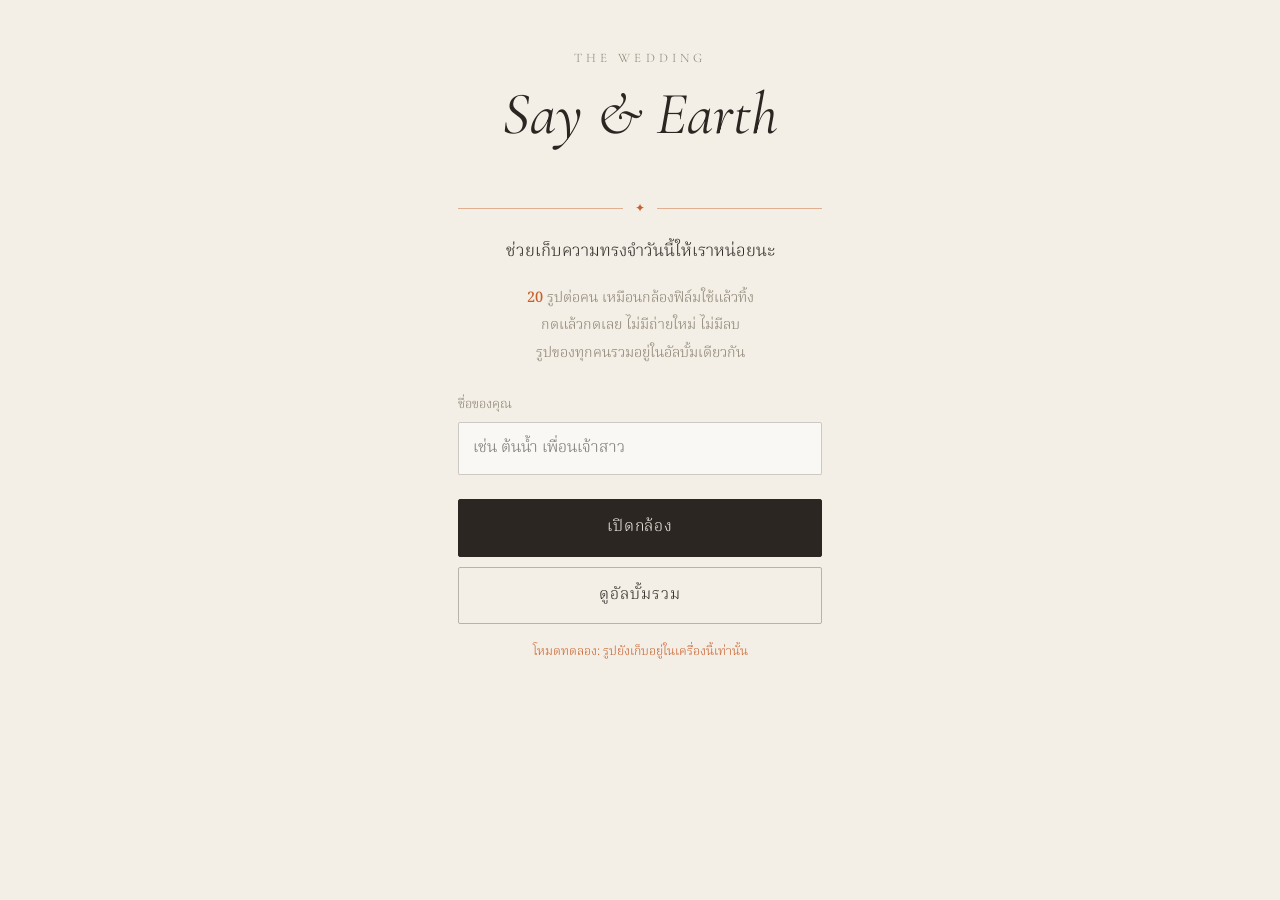
==== index.html @ 8ed73bfb "Add wedding film camera web app Guest camera with per-guest shot limit, shared gallery, couple admin" ====
<!doctype html>
<html lang="th">
<head>
  <meta charset="utf-8">
  <meta name="viewport" content="width=device-width, initial-scale=1, viewport-fit=cover, user-scalable=no">
  <meta name="theme-color" content="#f4efe6">
  <title>Film Camera</title>
  <link rel="preconnect" href="https://fonts.googleapis.com">
  <link rel="preconnect" href="https://fonts.gstatic.com" crossorigin>
  <link href="https://fonts.googleapis.com/css2?family=Cormorant+Garamond:ital,wght@0,400;0,500;1,400&family=Noto+Serif+Thai:wght@300;400;500&display=swap" rel="stylesheet">
  <link rel="stylesheet" href="css/style.css">
</head>
<body>
  <!-- หน้าแรก -->
  <section id="v-welcome" class="view">
    <div class="welcome">
      <p class="eyebrow" id="w-title"></p>
      <h1 class="names" id="w-names"></h1>
      <p class="date" id="w-date"></p>
      <div class="rule"><span>✦</span></div>
      <p class="lead" id="w-lead"></p>
      <ul class="rules">
        <li><b id="w-max">20</b> รูปต่อคน เหมือนกล้องฟิล์มใช้แล้วทิ้ง</li>
        <li>กดแล้วกดเลย ไม่มีถ่ายใหม่ ไม่มีลบ</li>
        <li id="w-reveal">รูปของทุกคนรวมอยู่ในอัลบั้มเดียวกัน</li>
      </ul>
      <label class="field">
        <span>ชื่อของคุณ</span>
        <input id="w-name" type="text" maxlength="40" placeholder="เช่น ต้นน้ำ เพื่อนเจ้าสาว" autocomplete="nickname">
      </label>
      <button id="w-start" class="btn primary">เปิดกล้อง</button>
      <button id="w-gallery" class="btn ghost">ดูอัลบั้มรวม</button>
      <p class="demo-note" id="demo-note" hidden>โหมดทดลอง: รูปยังเก็บอยู่ในเครื่องนี้เท่านั้น</p>
    </div>
  </section>

  <!-- กล้อง -->
  <section id="v-camera" class="view" hidden>
    <div class="cam">
      <header class="cam-top">
        <button id="c-back" class="icon-btn" aria-label="กลับ">‹</button>
        <div class="counter" aria-live="polite">
          <span class="counter-label">ฟิล์มเหลือ</span>
          <span class="counter-num" id="c-left">20</span>
        </div>
        <button id="c-flip" class="icon-btn" aria-label="สลับกล้อง">⟲</button>
      </header>

      <div class="finder">
        <video id="c-video" playsinline muted autoplay></video>
        <div class="finder-marks"><i></i><i></i><i></i><i></i></div>
        <div class="flash" id="c-flash"></div>
        <div class="finder-msg" id="c-msg" hidden></div>
        <img id="c-last" class="last-shot" alt="" hidden>
      </div>

      <footer class="cam-bottom">
        <button id="c-gallery" class="side-btn">อัลบั้ม</button>
        <button id="c-shutter" class="shutter" aria-label="ถ่ายรูป"><span></span></button>
        <div class="side-btn status" id="c-status"></div>
      </footer>
      <input id="c-file" type="file" accept="image/*" capture="environment" hidden>
    </div>
  </section>

  <!-- อัลบั้ม -->
  <section id="v-gallery" class="view" hidden>
    <header class="g-top">
      <button id="g-back" class="icon-btn dark" aria-label="กลับ">‹</button>
      <h2 class="g-title" id="g-title"></h2>
      <button id="g-cam" class="pill">กล้อง</button>
    </header>
    <nav class="tabs">
      <button class="tab on" data-tab="all">ทุกคน</button>
      <button class="tab" data-tab="mine">ของฉัน</button>
    </nav>
    <div id="g-empty" class="g-empty" hidden></div>
    <div id="g-grid" class="grid"></div>
    <button id="g-more" class="btn ghost more" hidden>ดูเพิ่ม</button>
  </section>

  <!-- ดูรูปใหญ่ -->
  <div id="lightbox" class="lightbox" hidden>
    <button id="lb-close" class="icon-btn" aria-label="ปิด">✕</button>
    <div class="print"><img id="lb-img" alt=""><p id="lb-cap"></p></div>
    <button id="lb-save" class="btn primary small">บันทึกรูป</button>
  </div>

  <script src="vendor/supabase.js"></script>
  <script type="module" src="js/app.js"></script>
</body>
</html>
---- css/style.css ----
:root {
  --paper: #f4efe6;
  --ink: #2b2622;
  --accent: #c8602a;
  --soft: #8a8172;
  --body: #1d1a17;
  --serif: "Cormorant Garamond", "Noto Serif Thai", Georgia, serif;
  --thai: "Noto Serif Thai", "Cormorant Garamond", Georgia, serif;
}
* { box-sizing: border-box; -webkit-tap-highlight-color: transparent; }
html, body { margin: 0; height: 100%; }
body {
  background: var(--paper); color: var(--ink);
  font-family: var(--thai); font-weight: 300; line-height: 1.6;
  overscroll-behavior: none;
}
[hidden] { display: none !important; }
button { font: inherit; color: inherit; cursor: pointer; }
.view { min-height: 100dvh; }

/* ---------- หน้าแรก ---------- */
.welcome {
  max-width: 420px; margin: 0 auto; min-height: 100dvh;
  padding: max(48px, env(safe-area-inset-top)) 28px 40px;
  display: flex; flex-direction: column; align-items: center; text-align: center;
}
.eyebrow { font-family: var(--serif); letter-spacing: .32em; text-transform: uppercase; font-size: 13px; color: var(--soft); margin: 0 0 14px; }
.names { font-family: var(--serif); font-weight: 400; font-style: italic; font-size: clamp(44px, 14vw, 60px); line-height: 1.05; margin: 0; }
.date { font-family: var(--serif); letter-spacing: .18em; font-size: 15px; color: var(--soft); margin: 12px 0 0; min-height: 1em; }
.rule { width: 100%; display: flex; align-items: center; gap: 12px; color: var(--accent); margin: 26px 0 20px; font-size: 12px; }
.rule::before, .rule::after { content: ""; flex: 1; height: 1px; background: currentColor; opacity: .45; }
.lead { font-size: 17px; margin: 0 0 18px; }
.rules { list-style: none; padding: 0; margin: 0 0 26px; font-size: 14.5px; color: var(--soft); }
.rules li { margin: 4px 0; }
.rules b { color: var(--accent); font-weight: 500; }
.field { width: 100%; text-align: left; display: block; margin-bottom: 14px; }
.field span { font-size: 13px; color: var(--soft); display: block; margin-bottom: 6px; }
.field input {
  width: 100%; font: inherit; font-size: 16px; padding: 13px 14px; color: var(--ink);
  background: rgba(255,255,255,.55); border: 1px solid rgba(43,38,34,.22); border-radius: 2px; outline: none;
}
.field input:focus { border-color: var(--accent); }
.btn { width: 100%; padding: 15px; border-radius: 2px; border: 1px solid var(--ink); background: transparent; font-size: 16px; letter-spacing: .06em; margin-top: 10px; }
.btn.primary { background: var(--ink); color: var(--paper); }
.btn.primary:active { background: var(--accent); border-color: var(--accent); }
.btn.ghost { border-color: rgba(43,38,34,.3); }
.btn.small { width: auto; padding: 11px 28px; }
.demo-note { font-size: 12.5px; color: var(--accent); margin-top: 18px; }

/* ---------- กล้อง ---------- */
#v-camera { background: var(--body); color: #eee6d8; }
.cam { height: 100dvh; display: flex; flex-direction: column; max-width: 520px; margin: 0 auto; padding: env(safe-area-inset-top) 0 env(safe-area-inset-bottom); }
.cam-top, .cam-bottom { display: flex; align-items: center; justify-content: space-between; padding: 12px 18px; flex: none; }
.icon-btn { width: 44px; height: 44px; border-radius: 50%; border: 1px solid rgba(255,255,255,.22); background: transparent; color: inherit; font-size: 22px; line-height: 1; }
.icon-btn.dark { border-color: rgba(43,38,34,.25); }
.counter { display: flex; align-items: center; gap: 10px; background: #0d0c0b; border: 1px solid #3a342e; border-radius: 6px; padding: 5px 12px; box-shadow: inset 0 2px 6px #000; }
.counter-label { font-size: 11px; letter-spacing: .1em; color: #a89c8a; }
.counter-num { font-family: "Courier New", ui-monospace, monospace; font-weight: 700; font-size: 24px; color: #ffa23a; text-shadow: 0 0 8px rgba(255,120,20,.7); min-width: 1.4em; text-align: center; }
.finder { position: relative; flex: 1; min-height: 0; margin: 0 14px; border-radius: 14px; overflow: hidden; background: #000; }
.finder video { width: 100%; height: 100%; object-fit: cover; filter: sepia(.22) saturate(.9) contrast(1.06) brightness(1.03); }
.finder video.mirror { transform: scaleX(-1); }
.finder-marks i { position: absolute; width: 22px; height: 22px; border: 1.5px solid rgba(255,255,255,.75); }
.finder-marks i:nth-child(1) { top: 16px; left: 16px; border-right: 0; border-bottom: 0; }
.finder-marks i:nth-child(2) { top: 16px; right: 16px; border-left: 0; border-bottom: 0; }
.finder-marks i:nth-child(3) { bottom: 16px; left: 16px; border-right: 0; border-top: 0; }
.finder-marks i:nth-child(4) { bottom: 16px; right: 16px; border-left: 0; border-top: 0; }
.flash { position: absolute; inset: 0; background: #fff; opacity: 0; pointer-events: none; }
.flash.go { animation: flash .45s ease-out; }
@keyframes flash { 0% { opacity: .95; } 100% { opacity: 0; } }
.finder-msg { position: absolute; inset: 0; display: flex; flex-direction: column; align-items: center; justify-content: center; gap: 14px; text-align: center; padding: 30px; background: rgba(10,8,6,.82); font-size: 15.5px; }
.finder-msg .btn { width: auto; padding: 12px 26px; border-color: #eee6d8; color: #eee6d8; }
.last-shot { position: absolute; left: 16px; bottom: 16px; width: 62px; aspect-ratio: 3/4; object-fit: cover; border: 3px solid #f6f1e7; border-radius: 2px; box-shadow: 0 4px 14px rgba(0,0,0,.5); transform: rotate(-4deg); }
.last-shot.pop { animation: pop .5s cubic-bezier(.2,1.4,.4,1); }
@keyframes pop { 0% { transform: translateY(40px) rotate(8deg) scale(.5); opacity: 0; } 100% { transform: rotate(-4deg); opacity: 1; } }
.cam-bottom { padding: 18px 22px 22px; }
.side-btn { width: 84px; background: none; border: 0; color: #cfc5b4; font-size: 14px; text-align: center; padding: 10px 0; }
.side-btn.status { font-size: 11.5px; color: #a89c8a; line-height: 1.35; }
.shutter { width: 78px; height: 78px; border-radius: 50%; border: 3px solid #eee6d8; background: transparent; padding: 5px; }
.shutter span { display: block; width: 100%; height: 100%; border-radius: 50%; background: var(--accent); transition: transform .1s; }
.shutter:active span { transform: scale(.86); }
.shutter:disabled { opacity: .35; }

/* ---------- อัลบั้ม ---------- */
.g-top { display: flex; align-items: center; justify-content: space-between; padding: max(14px, env(safe-area-inset-top)) 16px 6px; max-width: 900px; margin: 0 auto; }
.g-title { font-family: var(--serif); font-style: italic; font-weight: 400; font-size: 26px; margin: 0; }
.pill { border: 1px solid var(--ink); background: var(--ink); color: var(--paper); border-radius: 22px; padding: 8px 16px; font-size: 14px; }
.tabs { display: flex; justify-content: center; gap: 28px; border-bottom: 1px solid rgba(43,38,34,.14); margin-bottom: 14px; }
.tab { background: none; border: 0; padding: 10px 4px; color: var(--soft); border-bottom: 2px solid transparent; font-size: 15px; }
.tab.on { color: var(--ink); border-color: var(--accent); }
.grid { display: grid; grid-template-columns: repeat(3, 1fr); gap: 4px; padding: 0 4px 30px; max-width: 900px; margin: 0 auto; }
@media (min-width: 700px) { .grid { grid-template-columns: repeat(5, 1fr); } }
.cell { position: relative; aspect-ratio: 3/4; background: #e6dfd2; border: 0; padding: 0; overflow: hidden; }
.cell img { width: 100%; height: 100%; object-fit: cover; display: block; }
.cell .wait { position: absolute; right: 5px; top: 5px; font-size: 10.5px; background: rgba(0,0,0,.6); color: #fff; padding: 1px 7px; border-radius: 10px; }
.cell.is-hidden img { opacity: .3; }
.g-empty { text-align: center; color: var(--soft); padding: 60px 30px; font-size: 15.5px; white-space: pre-line; }
.more { display: block; width: auto; margin: 0 auto 40px; padding: 11px 30px; }

.lightbox { position: fixed; inset: 0; z-index: 10; background: rgba(20,17,14,.95); display: flex; flex-direction: column; align-items: center; justify-content: center; gap: 18px; padding: 20px; color: #eee6d8; }
.lightbox .icon-btn { position: absolute; top: max(14px, env(safe-area-inset-top)); right: 14px; font-size: 16px; }
.print { background: #f8f4ec; padding: 10px 10px 6px; box-shadow: 0 10px 40px rgba(0,0,0,.6); max-width: min(100%, 60dvh); }
.print img { display: block; width: 100%; aspect-ratio: 3/4; object-fit: cover; background: #ddd; }
.print p { margin: 6px 0 2px; text-align: center; color: #2b2622; font-family: var(--thai); font-size: 13.5px; min-height: 1.4em; }
.lightbox .btn.primary { background: #eee6d8; color: #1d1a17; border-color: #eee6d8; }

/* ---------- หน้าบ่าวสาว ---------- */
.admin { max-width: 900px; margin: 0 auto; padding: 30px 18px 60px; }
.admin h1 { font-family: var(--serif); font-style: italic; font-weight: 400; font-size: 34px; margin: 0 0 4px; text-align: center; }
.admin .sub { text-align: center; color: var(--soft); margin: 0 0 24px; }
.card { background: rgba(255,255,255,.5); border: 1px solid rgba(43,38,34,.14); padding: 20px; margin-bottom: 18px; }
.card h2 { font-family: var(--thai); font-weight: 500; font-size: 17px; margin: 0 0 12px; }
.stats { display: flex; gap: 28px; margin-bottom: 6px; }
.stats b { font-family: var(--serif); font-size: 36px; font-weight: 500; display: block; line-height: 1; }
.stats span { font-size: 13px; color: var(--soft); }
.row { display: flex; gap: 10px; flex-wrap: wrap; align-items: center; }
.row .btn { width: auto; padding: 12px 22px; margin-top: 0; }
.hint { font-size: 13px; color: var(--soft); margin: 10px 0 0; }
.qr-card { background: #fff; padding: 26px 22px; text-align: center; max-width: 320px; margin: 14px auto 0; border: 1px solid rgba(43,38,34,.14); }
.qr-card canvas { width: 100%; height: auto; display: block; }
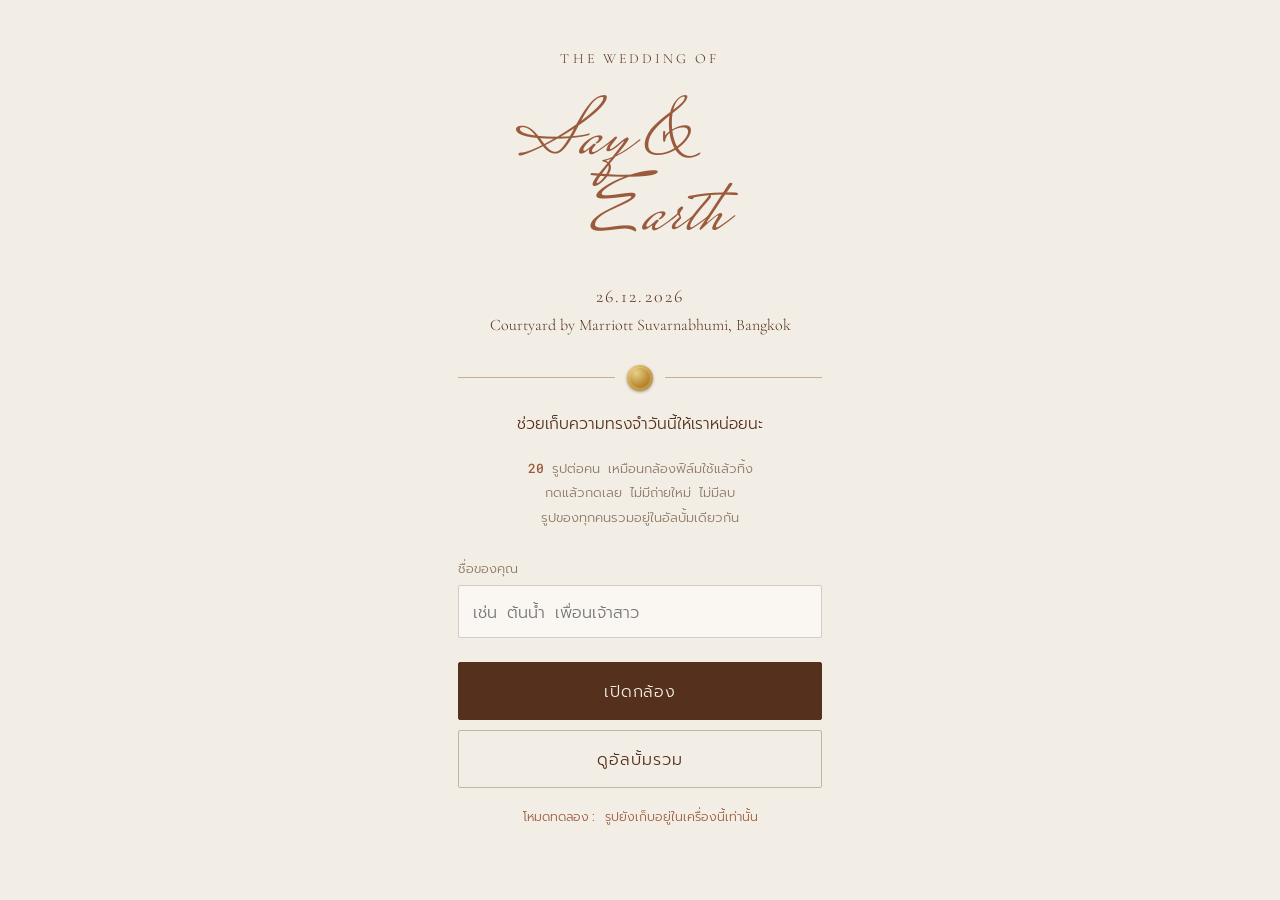
==== commit d0f8c44a: "Match the couple's wedding site style Cream and brown palette, script names, serif and mono type, go" ====
--- a/index.html
+++ b/index.html
@@ -3,11 +3,11 @@
 <head>
   <meta charset="utf-8">
   <meta name="viewport" content="width=device-width, initial-scale=1, viewport-fit=cover, user-scalable=no">
-  <meta name="theme-color" content="#f4efe6">
+  <meta name="theme-color" content="#f3eee5">
   <title>Film Camera</title>
   <link rel="preconnect" href="https://fonts.googleapis.com">
   <link rel="preconnect" href="https://fonts.gstatic.com" crossorigin>
-  <link href="https://fonts.googleapis.com/css2?family=Cormorant+Garamond:ital,wght@0,400;0,500;1,400&family=Noto+Serif+Thai:wght@300;400;500&display=swap" rel="stylesheet">
+  <link href="https://fonts.googleapis.com/css2?family=Cormorant+Garamond:ital,wght@0,400;0,500;1,400&family=Mrs+Saint+Delafield&family=Prompt:wght@300;400&family=Roboto+Mono:wght@300;400&display=swap" rel="stylesheet">
   <link rel="stylesheet" href="css/style.css">
 </head>
 <body>
@@ -17,7 +17,8 @@
       <p class="eyebrow" id="w-title"></p>
       <h1 class="names" id="w-names"></h1>
       <p class="date" id="w-date"></p>
-      <div class="rule"><span>✦</span></div>
+      <p class="venue" id="w-venue"></p>
+      <div class="rule"><span class="seal"></span></div>
       <p class="lead" id="w-lead"></p>
       <ul class="rules">
         <li><b id="w-max">20</b> รูปต่อคน เหมือนกล้องฟิล์มใช้แล้วทิ้ง</li>
--- a/css/style.css
+++ b/css/style.css
@@ -1,11 +1,13 @@
 :root {
-  --paper: #f4efe6;
-  --ink: #2b2622;
-  --accent: #c8602a;
-  --soft: #8a8172;
-  --body: #1d1a17;
-  --serif: "Cormorant Garamond", "Noto Serif Thai", Georgia, serif;
-  --thai: "Noto Serif Thai", "Cormorant Garamond", Georgia, serif;
+  --paper: #f3eee5;
+  --ink: #55301c;
+  --accent: #9a5b3d;
+  --soft: #8c7663;
+  --body: #2a231e;
+  --serif: "Cormorant Garamond", "Prompt", Georgia, serif;
+  --script: "Mrs Saint Delafield", "Cormorant Garamond", cursive;
+  --thai: "Roboto Mono", "Prompt", ui-monospace, monospace;
+  --gold: radial-gradient(circle at 35% 30%, #e9cf8a, #b8892f 55%, #8a6420);
 }
 * { box-sizing: border-box; -webkit-tap-highlight-color: transparent; }
 html, body { margin: 0; height: 100%; }
@@ -24,35 +26,38 @@
   padding: max(48px, env(safe-area-inset-top)) 28px 40px;
   display: flex; flex-direction: column; align-items: center; text-align: center;
 }
-.eyebrow { font-family: var(--serif); letter-spacing: .32em; text-transform: uppercase; font-size: 13px; color: var(--soft); margin: 0 0 14px; }
-.names { font-family: var(--serif); font-weight: 400; font-style: italic; font-size: clamp(44px, 14vw, 60px); line-height: 1.05; margin: 0; }
-.date { font-family: var(--serif); letter-spacing: .18em; font-size: 15px; color: var(--soft); margin: 12px 0 0; min-height: 1em; }
+.eyebrow { font-family: var(--serif); letter-spacing: .22em; text-transform: uppercase; font-size: 14px; margin: 0; }
+.names { font-family: var(--script); font-weight: 400; color: var(--accent); font-size: clamp(58px, 19vw, 80px); line-height: .95; margin: 34px 0 10px; text-align: left; align-self: center; padding-right: .5em; }
+.names .l2 { display: block; margin-left: .9em; }
+.venue { font-family: var(--serif); font-size: 16px; margin: 2px 0 0; }
+.seal { width: 26px; height: 26px; border-radius: 50%; background: var(--gold); box-shadow: 0 1px 3px rgba(60,35,10,.45), inset 0 0 0 3px rgba(255,235,170,.25); }
+.date { font-family: var(--serif); letter-spacing: .12em; font-size: 18px; margin: 16px 0 0; }
 .rule { width: 100%; display: flex; align-items: center; gap: 12px; color: var(--accent); margin: 26px 0 20px; font-size: 12px; }
 .rule::before, .rule::after { content: ""; flex: 1; height: 1px; background: currentColor; opacity: .45; }
-.lead { font-size: 17px; margin: 0 0 18px; }
-.rules { list-style: none; padding: 0; margin: 0 0 26px; font-size: 14.5px; color: var(--soft); }
+.lead { font-size: 15.5px; margin: 0 0 18px; }
+.rules { list-style: none; padding: 0; margin: 0 0 26px; font-size: 13px; color: var(--soft); }
 .rules li { margin: 4px 0; }
 .rules b { color: var(--accent); font-weight: 500; }
 .field { width: 100%; text-align: left; display: block; margin-bottom: 14px; }
 .field span { font-size: 13px; color: var(--soft); display: block; margin-bottom: 6px; }
 .field input {
   width: 100%; font: inherit; font-size: 16px; padding: 13px 14px; color: var(--ink);
-  background: rgba(255,255,255,.55); border: 1px solid rgba(43,38,34,.22); border-radius: 2px; outline: none;
+  background: rgba(255,255,255,.55); border: 1px solid rgba(85,48,28,.22); border-radius: 2px; outline: none;
 }
 .field input:focus { border-color: var(--accent); }
 .btn { width: 100%; padding: 15px; border-radius: 2px; border: 1px solid var(--ink); background: transparent; font-size: 16px; letter-spacing: .06em; margin-top: 10px; }
 .btn.primary { background: var(--ink); color: var(--paper); }
 .btn.primary:active { background: var(--accent); border-color: var(--accent); }
-.btn.ghost { border-color: rgba(43,38,34,.3); }
+.btn.ghost { border-color: rgba(85,48,28,.3); }
 .btn.small { width: auto; padding: 11px 28px; }
 .demo-note { font-size: 12.5px; color: var(--accent); margin-top: 18px; }
 
 /* ---------- กล้อง ---------- */
-#v-camera { background: var(--body); color: #eee6d8; }
+#v-camera { background: radial-gradient(120% 80% at 50% 0%, #4a4037, var(--body) 70%); color: #eee6d8; }
 .cam { height: 100dvh; display: flex; flex-direction: column; max-width: 520px; margin: 0 auto; padding: env(safe-area-inset-top) 0 env(safe-area-inset-bottom); }
 .cam-top, .cam-bottom { display: flex; align-items: center; justify-content: space-between; padding: 12px 18px; flex: none; }
 .icon-btn { width: 44px; height: 44px; border-radius: 50%; border: 1px solid rgba(255,255,255,.22); background: transparent; color: inherit; font-size: 22px; line-height: 1; }
-.icon-btn.dark { border-color: rgba(43,38,34,.25); }
+.icon-btn.dark { border-color: rgba(85,48,28,.25); }
 .counter { display: flex; align-items: center; gap: 10px; background: #0d0c0b; border: 1px solid #3a342e; border-radius: 6px; padding: 5px 12px; box-shadow: inset 0 2px 6px #000; }
 .counter-label { font-size: 11px; letter-spacing: .1em; color: #a89c8a; }
 .counter-num { font-family: "Courier New", ui-monospace, monospace; font-weight: 700; font-size: 24px; color: #ffa23a; text-shadow: 0 0 8px rgba(255,120,20,.7); min-width: 1.4em; text-align: center; }
@@ -76,15 +81,15 @@
 .side-btn { width: 84px; background: none; border: 0; color: #cfc5b4; font-size: 14px; text-align: center; padding: 10px 0; }
 .side-btn.status { font-size: 11.5px; color: #a89c8a; line-height: 1.35; }
 .shutter { width: 78px; height: 78px; border-radius: 50%; border: 3px solid #eee6d8; background: transparent; padding: 5px; }
-.shutter span { display: block; width: 100%; height: 100%; border-radius: 50%; background: var(--accent); transition: transform .1s; }
+.shutter span { display: block; width: 100%; height: 100%; border-radius: 50%; background: var(--gold); box-shadow: inset 0 0 0 4px rgba(255,235,170,.22), inset 0 -6px 10px rgba(80,50,10,.35); transition: transform .1s; }
 .shutter:active span { transform: scale(.86); }
 .shutter:disabled { opacity: .35; }
 
 /* ---------- อัลบั้ม ---------- */
 .g-top { display: flex; align-items: center; justify-content: space-between; padding: max(14px, env(safe-area-inset-top)) 16px 6px; max-width: 900px; margin: 0 auto; }
-.g-title { font-family: var(--serif); font-style: italic; font-weight: 400; font-size: 26px; margin: 0; }
+.g-title { font-family: var(--script); font-weight: 400; font-size: 44px; line-height: 1; color: var(--accent); margin: 0; }
 .pill { border: 1px solid var(--ink); background: var(--ink); color: var(--paper); border-radius: 22px; padding: 8px 16px; font-size: 14px; }
-.tabs { display: flex; justify-content: center; gap: 28px; border-bottom: 1px solid rgba(43,38,34,.14); margin-bottom: 14px; }
+.tabs { display: flex; justify-content: center; gap: 28px; border-bottom: 1px solid rgba(85,48,28,.14); margin-bottom: 14px; }
 .tab { background: none; border: 0; padding: 10px 4px; color: var(--soft); border-bottom: 2px solid transparent; font-size: 15px; }
 .tab.on { color: var(--ink); border-color: var(--accent); }
 .grid { display: grid; grid-template-columns: repeat(3, 1fr); gap: 4px; padding: 0 4px 30px; max-width: 900px; margin: 0 auto; }
@@ -100,20 +105,20 @@
 .lightbox .icon-btn { position: absolute; top: max(14px, env(safe-area-inset-top)); right: 14px; font-size: 16px; }
 .print { background: #f8f4ec; padding: 10px 10px 6px; box-shadow: 0 10px 40px rgba(0,0,0,.6); max-width: min(100%, 60dvh); }
 .print img { display: block; width: 100%; aspect-ratio: 3/4; object-fit: cover; background: #ddd; }
-.print p { margin: 6px 0 2px; text-align: center; color: #2b2622; font-family: var(--thai); font-size: 13.5px; min-height: 1.4em; }
+.print p { margin: 6px 0 2px; text-align: center; color: #55301c; font-family: var(--thai); font-size: 13.5px; min-height: 1.4em; }
 .lightbox .btn.primary { background: #eee6d8; color: #1d1a17; border-color: #eee6d8; }
 
 /* ---------- หน้าบ่าวสาว ---------- */
 .admin { max-width: 900px; margin: 0 auto; padding: 30px 18px 60px; }
-.admin h1 { font-family: var(--serif); font-style: italic; font-weight: 400; font-size: 34px; margin: 0 0 4px; text-align: center; }
+.admin h1 { font-family: var(--script); font-weight: 400; font-size: 64px; line-height: 1; color: var(--accent); margin: 0 0 4px; text-align: center; }
 .admin .sub { text-align: center; color: var(--soft); margin: 0 0 24px; }
-.card { background: rgba(255,255,255,.5); border: 1px solid rgba(43,38,34,.14); padding: 20px; margin-bottom: 18px; }
-.card h2 { font-family: var(--thai); font-weight: 500; font-size: 17px; margin: 0 0 12px; }
+.card { background: rgba(255,255,255,.5); border: 1px solid rgba(85,48,28,.14); padding: 20px; margin-bottom: 18px; }
+.card h2 { font-family: var(--serif), var(--thai); font-weight: 500; font-size: 17px; margin: 0 0 12px; }
 .stats { display: flex; gap: 28px; margin-bottom: 6px; }
 .stats b { font-family: var(--serif); font-size: 36px; font-weight: 500; display: block; line-height: 1; }
 .stats span { font-size: 13px; color: var(--soft); }
 .row { display: flex; gap: 10px; flex-wrap: wrap; align-items: center; }
 .row .btn { width: auto; padding: 12px 22px; margin-top: 0; }
 .hint { font-size: 13px; color: var(--soft); margin: 10px 0 0; }
-.qr-card { background: #fff; padding: 26px 22px; text-align: center; max-width: 320px; margin: 14px auto 0; border: 1px solid rgba(43,38,34,.14); }
+.qr-card { background: #fff; padding: 26px 22px; text-align: center; max-width: 320px; margin: 14px auto 0; border: 1px solid rgba(85,48,28,.14); }
 .qr-card canvas { width: 100%; height: auto; display: block; }
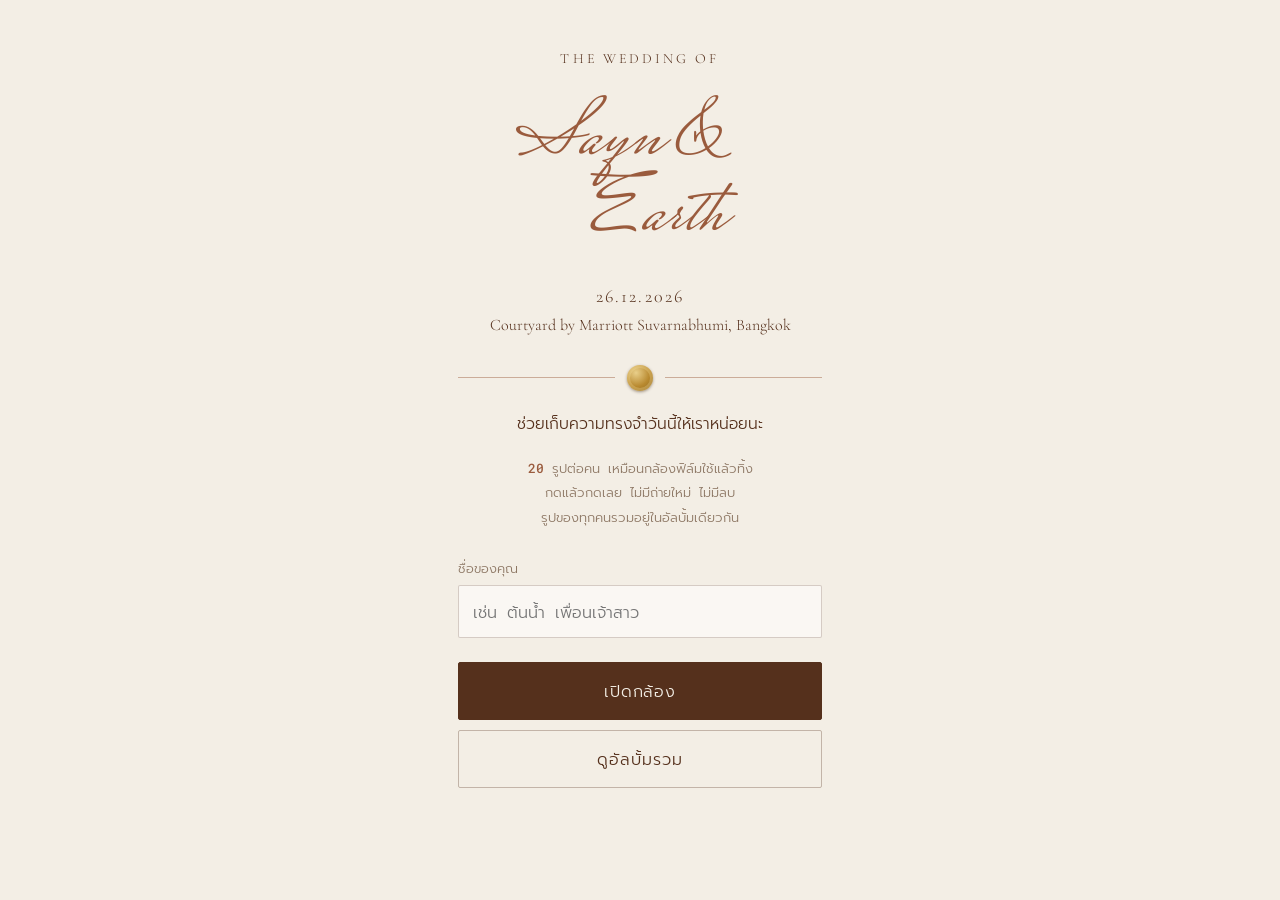
==== commit ecb106bb: "Let the couple delete photos; drop demo-mode note - admin page: hide/show and permanent delete per p" ====
--- a/index.html
+++ b/index.html
@@ -31,7 +31,6 @@
       </label>
       <button id="w-start" class="btn primary">เปิดกล้อง</button>
       <button id="w-gallery" class="btn ghost">ดูอัลบั้มรวม</button>
-      <p class="demo-note" id="demo-note" hidden>โหมดทดลอง: รูปยังเก็บอยู่ในเครื่องนี้เท่านั้น</p>
     </div>
   </section>
 
--- a/css/style.css
+++ b/css/style.css
@@ -50,7 +50,6 @@
 .btn.primary:active { background: var(--accent); border-color: var(--accent); }
 .btn.ghost { border-color: rgba(85,48,28,.3); }
 .btn.small { width: auto; padding: 11px 28px; }
-.demo-note { font-size: 12.5px; color: var(--accent); margin-top: 18px; }
 
 /* ---------- กล้อง ---------- */
 #v-camera { background: radial-gradient(120% 80% at 50% 0%, #4a4037, var(--body) 70%); color: #eee6d8; }
@@ -122,3 +121,7 @@
 .hint { font-size: 13px; color: var(--soft); margin: 10px 0 0; }
 .qr-card { background: #fff; padding: 26px 22px; text-align: center; max-width: 320px; margin: 14px auto 0; border: 1px solid rgba(85,48,28,.14); }
 .qr-card canvas { width: 100%; height: auto; display: block; }
+.cell-act { position: absolute; bottom: 5px; font-size: 12px; line-height: 1; padding: 6px 9px; border: 0; border-radius: 12px; background: rgba(255,255,255,.88); color: var(--ink); }
+.cell-act.hide { left: 5px; }
+.cell-act.del { right: 5px; background: rgba(150,40,20,.88); color: #fff; }
+.cell-act:disabled { opacity: .5; }
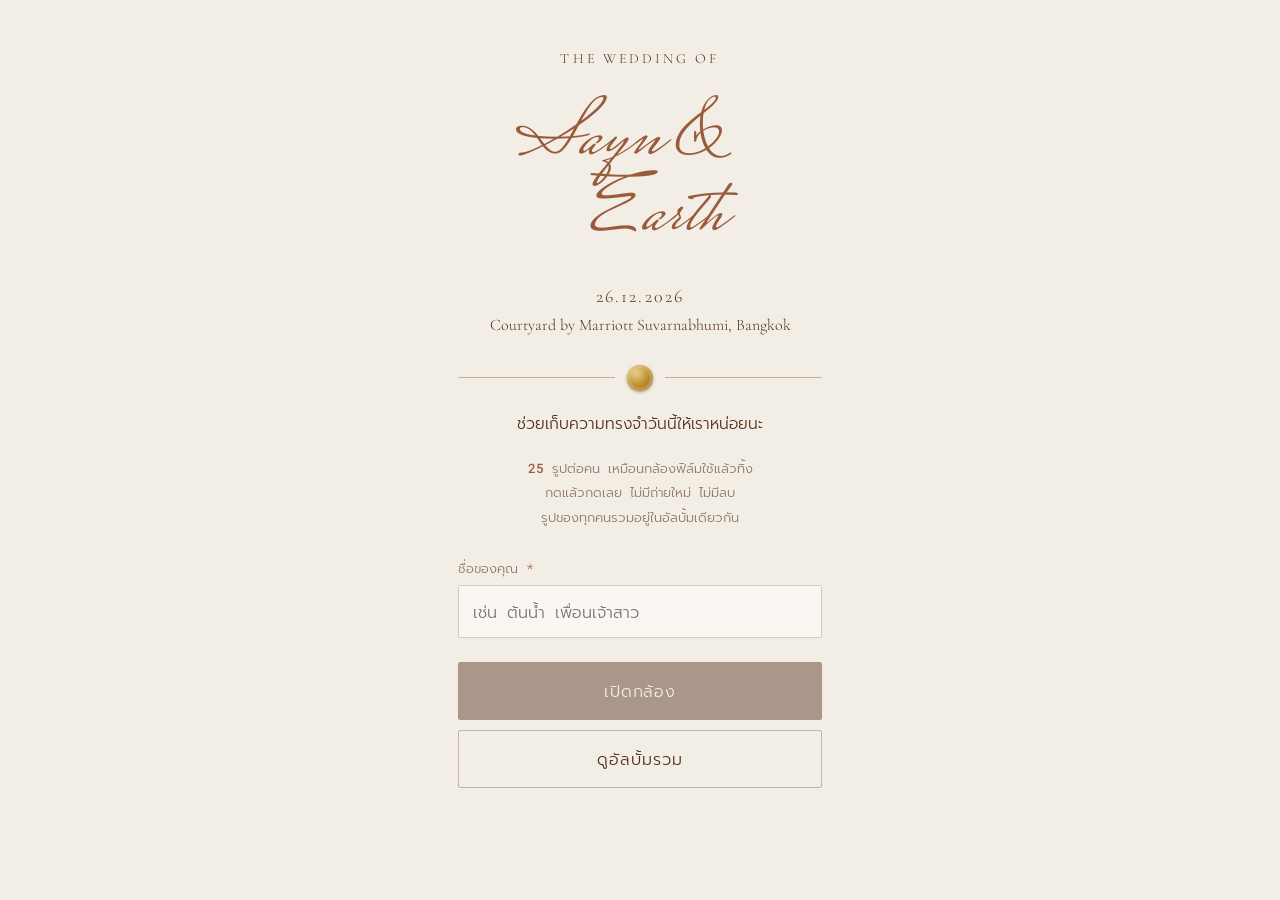
==== commit 5f43b240: "Require a name, 25 shots, couple can grant extra shots per guest - welcome: camera button disabled u" ====
--- a/index.html
+++ b/index.html
@@ -21,14 +21,15 @@
       <div class="rule"><span class="seal"></span></div>
       <p class="lead" id="w-lead"></p>
       <ul class="rules">
-        <li><b id="w-max">20</b> รูปต่อคน เหมือนกล้องฟิล์มใช้แล้วทิ้ง</li>
+        <li><b id="w-max">25</b> รูปต่อคน เหมือนกล้องฟิล์มใช้แล้วทิ้ง</li>
         <li>กดแล้วกดเลย ไม่มีถ่ายใหม่ ไม่มีลบ</li>
         <li id="w-reveal">รูปของทุกคนรวมอยู่ในอัลบั้มเดียวกัน</li>
       </ul>
       <label class="field">
-        <span>ชื่อของคุณ</span>
+        <span>ชื่อของคุณ <em class="req">*</em></span>
         <input id="w-name" type="text" maxlength="40" placeholder="เช่น ต้นน้ำ เพื่อนเจ้าสาว" autocomplete="nickname">
       </label>
+      <p class="name-hint" id="w-name-hint" hidden>ใส่ชื่อก่อนนะ จะได้รู้ว่าใครถ่าย</p>
       <button id="w-start" class="btn primary">เปิดกล้อง</button>
       <button id="w-gallery" class="btn ghost">ดูอัลบั้มรวม</button>
     </div>
@@ -41,7 +42,7 @@
         <button id="c-back" class="icon-btn" aria-label="กลับ">‹</button>
         <div class="counter" aria-live="polite">
           <span class="counter-label">ฟิล์มเหลือ</span>
-          <span class="counter-num" id="c-left">20</span>
+          <span class="counter-num" id="c-left">25</span>
         </div>
         <button id="c-flip" class="icon-btn" aria-label="สลับกล้อง">⟲</button>
       </header>
@@ -74,6 +75,7 @@
       <button class="tab on" data-tab="all">ทุกคน</button>
       <button class="tab" data-tab="mine">ของฉัน</button>
     </nav>
+    <div id="g-sync" class="g-sync" hidden></div>
     <div id="g-empty" class="g-empty" hidden></div>
     <div id="g-grid" class="grid"></div>
     <button id="g-more" class="btn ghost more" hidden>ดูเพิ่ม</button>
--- a/css/style.css
+++ b/css/style.css
@@ -125,3 +125,18 @@
 .cell-act.hide { left: 5px; }
 .cell-act.del { right: 5px; background: rgba(150,40,20,.88); color: #fff; }
 .cell-act:disabled { opacity: .5; }
+.g-sync { max-width: 880px; margin: 0 auto 12px; padding: 12px 14px; display: flex; flex-direction: column; gap: 8px; align-items: flex-start; font-size: 14px; background: rgba(154,91,61,.1); border-left: 3px solid var(--accent); }
+.g-sync small { color: var(--soft); word-break: break-word; }
+.g-sync .pill:disabled { opacity: .6; }
+.req { color: var(--accent); font-style: normal; }
+.name-hint { margin: -4px 0 4px; font-size: 13.5px; color: #a3402a; align-self: flex-start; }
+.btn.primary:disabled { opacity: .45; }
+.guest-row { display: flex; align-items: center; gap: 10px; padding: 10px 0; border-bottom: 1px solid rgba(85,48,28,.12); }
+.guest-row:last-child { border-bottom: 0; }
+.guest-row .who { flex: 1; min-width: 0; }
+.guest-row .who b { display: block; font-weight: 500; overflow: hidden; text-overflow: ellipsis; white-space: nowrap; }
+.guest-row .who span { font-size: 13px; color: var(--soft); }
+.guest-row .who span.full { color: #a3402a; }
+.guest-row button { flex: none; border: 1px solid rgba(85,48,28,.3); background: #fff; border-radius: 16px; padding: 6px 12px; font-size: 13.5px; }
+.guest-row button.plus { background: var(--ink); color: var(--paper); border-color: var(--ink); }
+.g-search { width: 100%; font: inherit; font-size: 15px; padding: 10px 12px; margin: 6px 0 4px; color: var(--ink); background: #fff; border: 1px solid rgba(85,48,28,.22); border-radius: 2px; }
